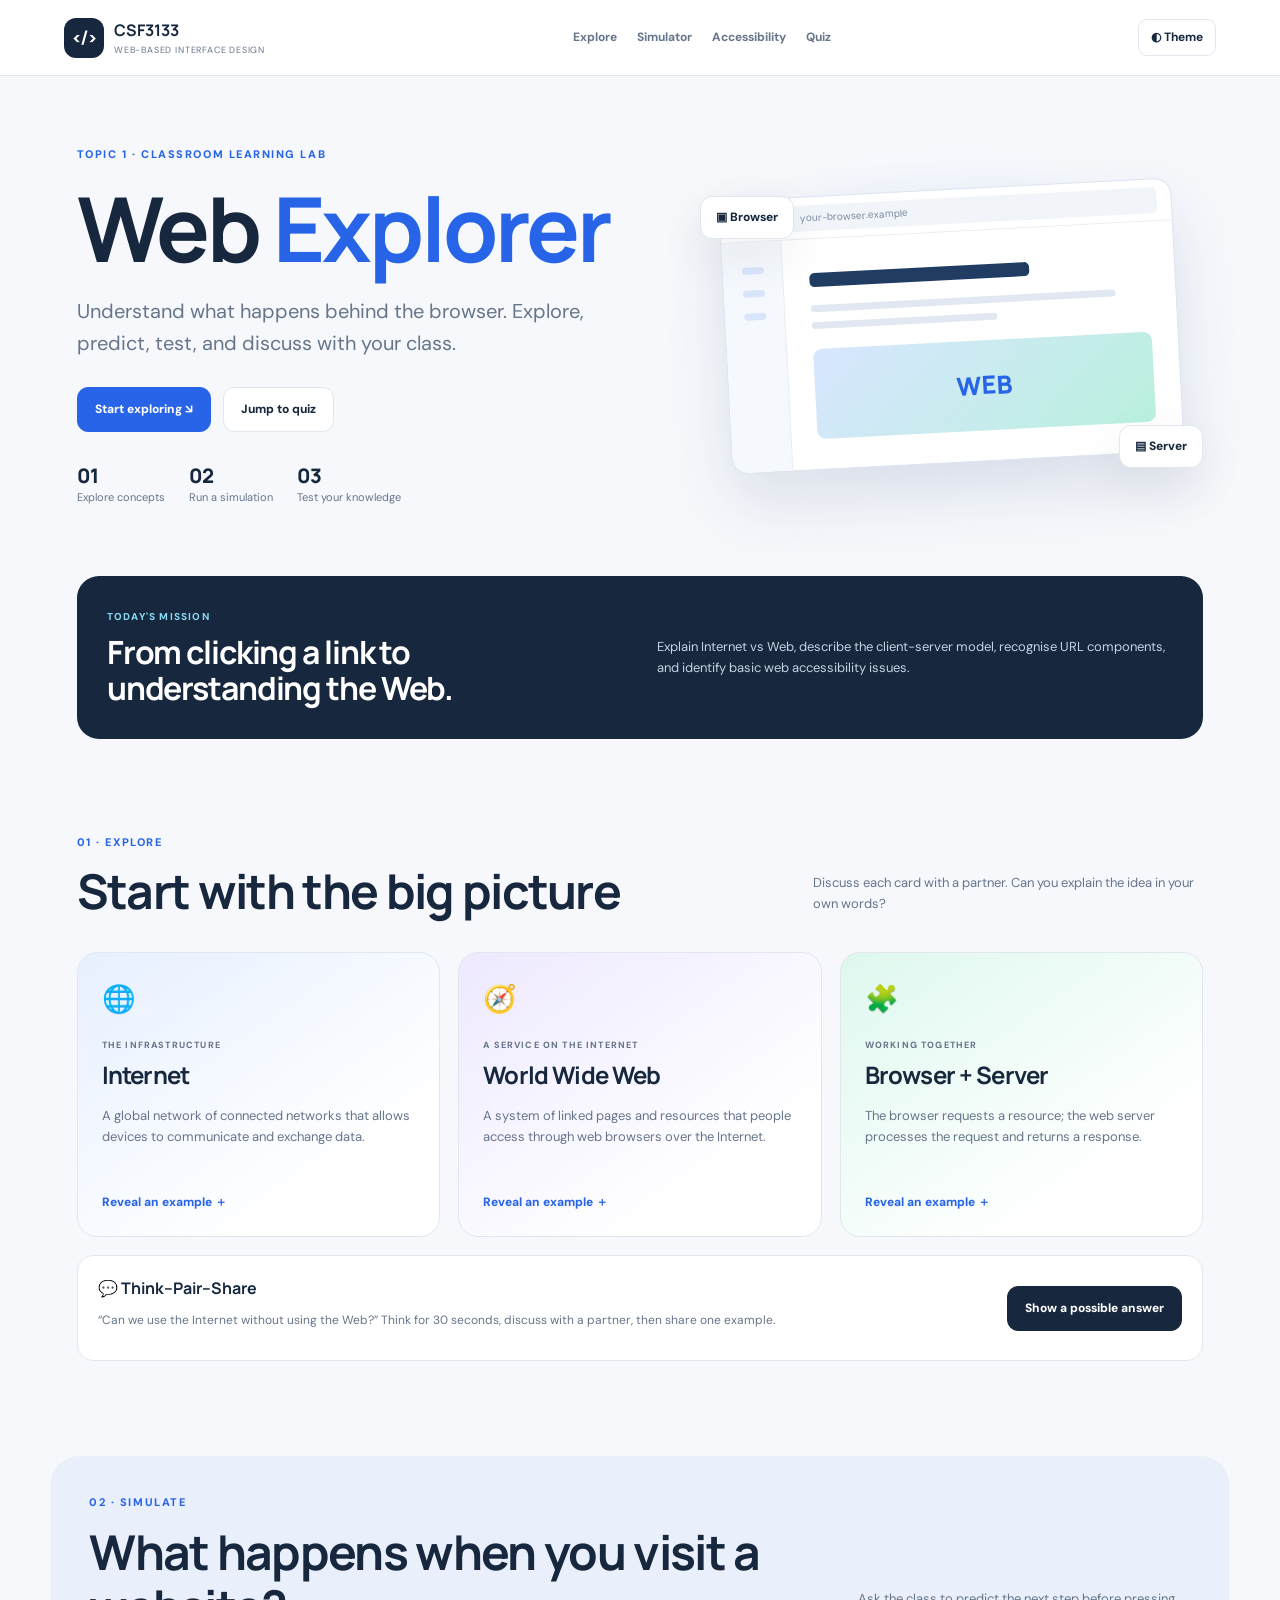
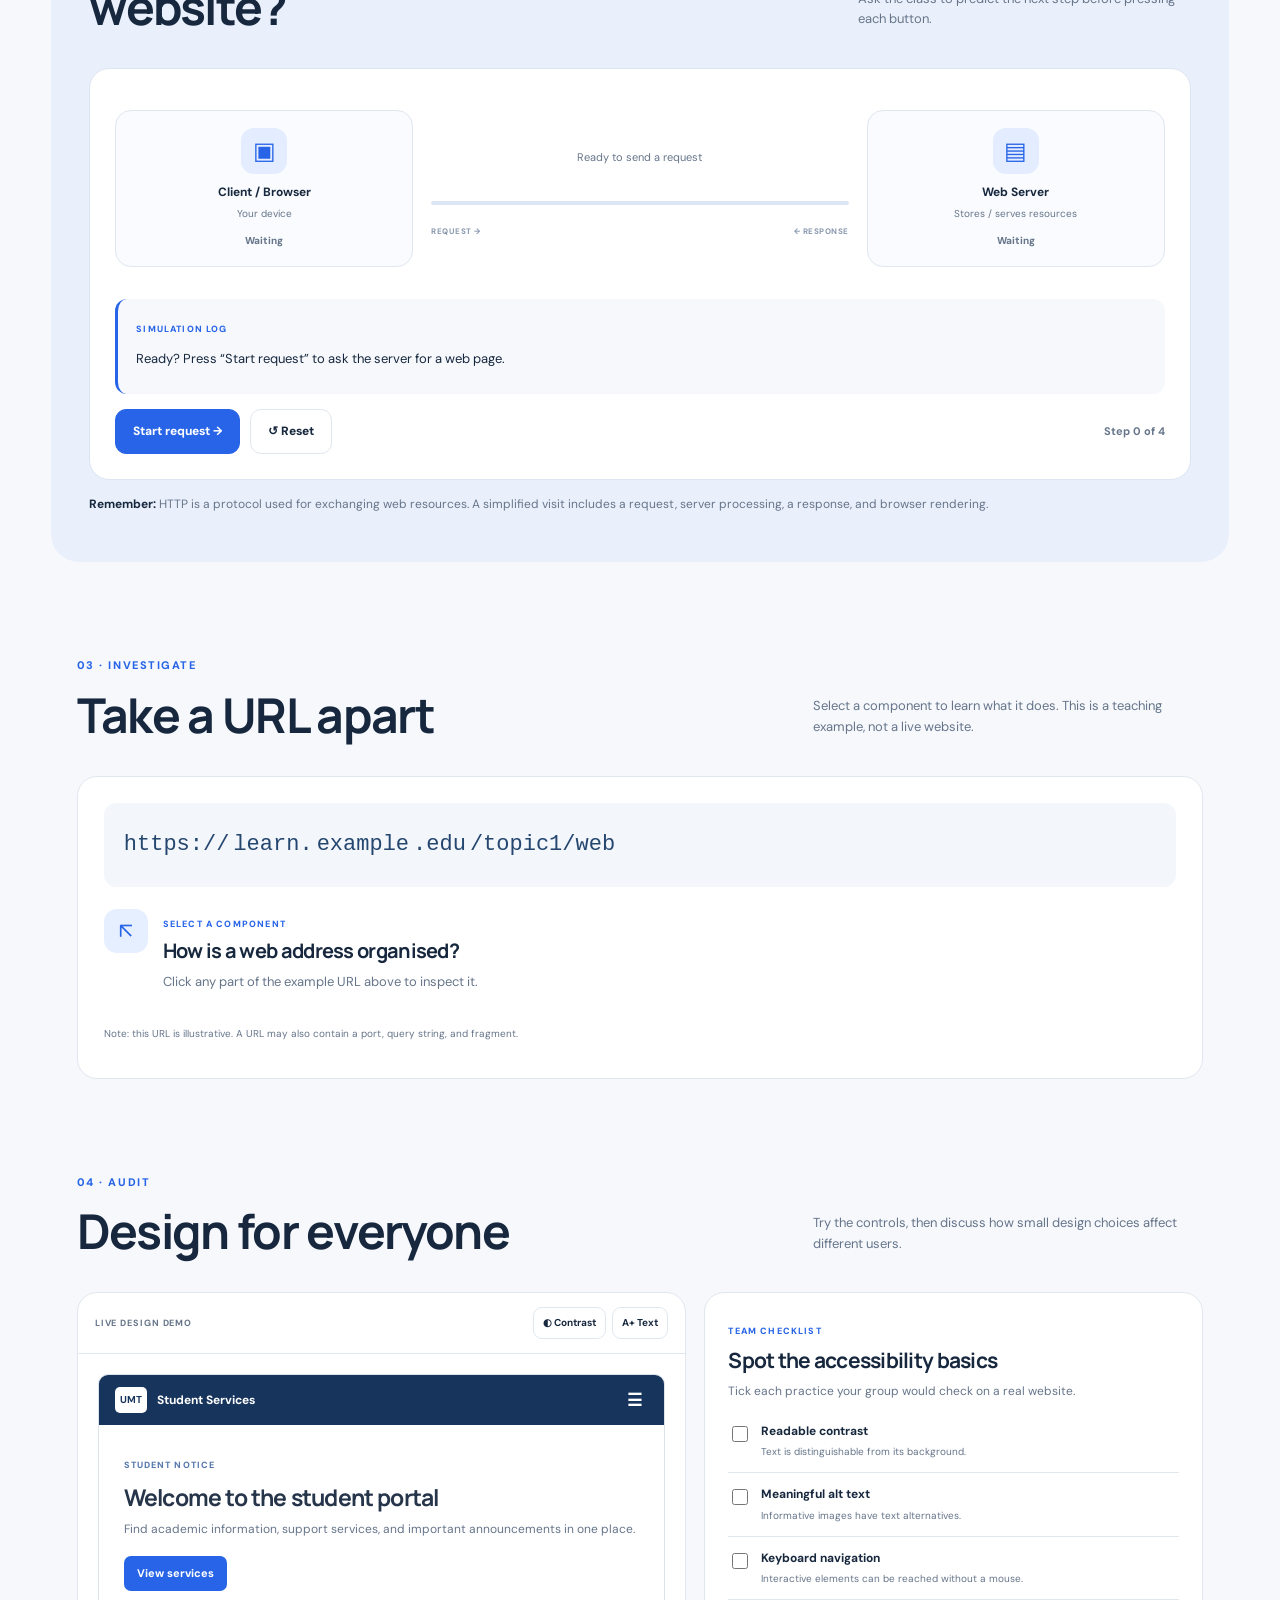
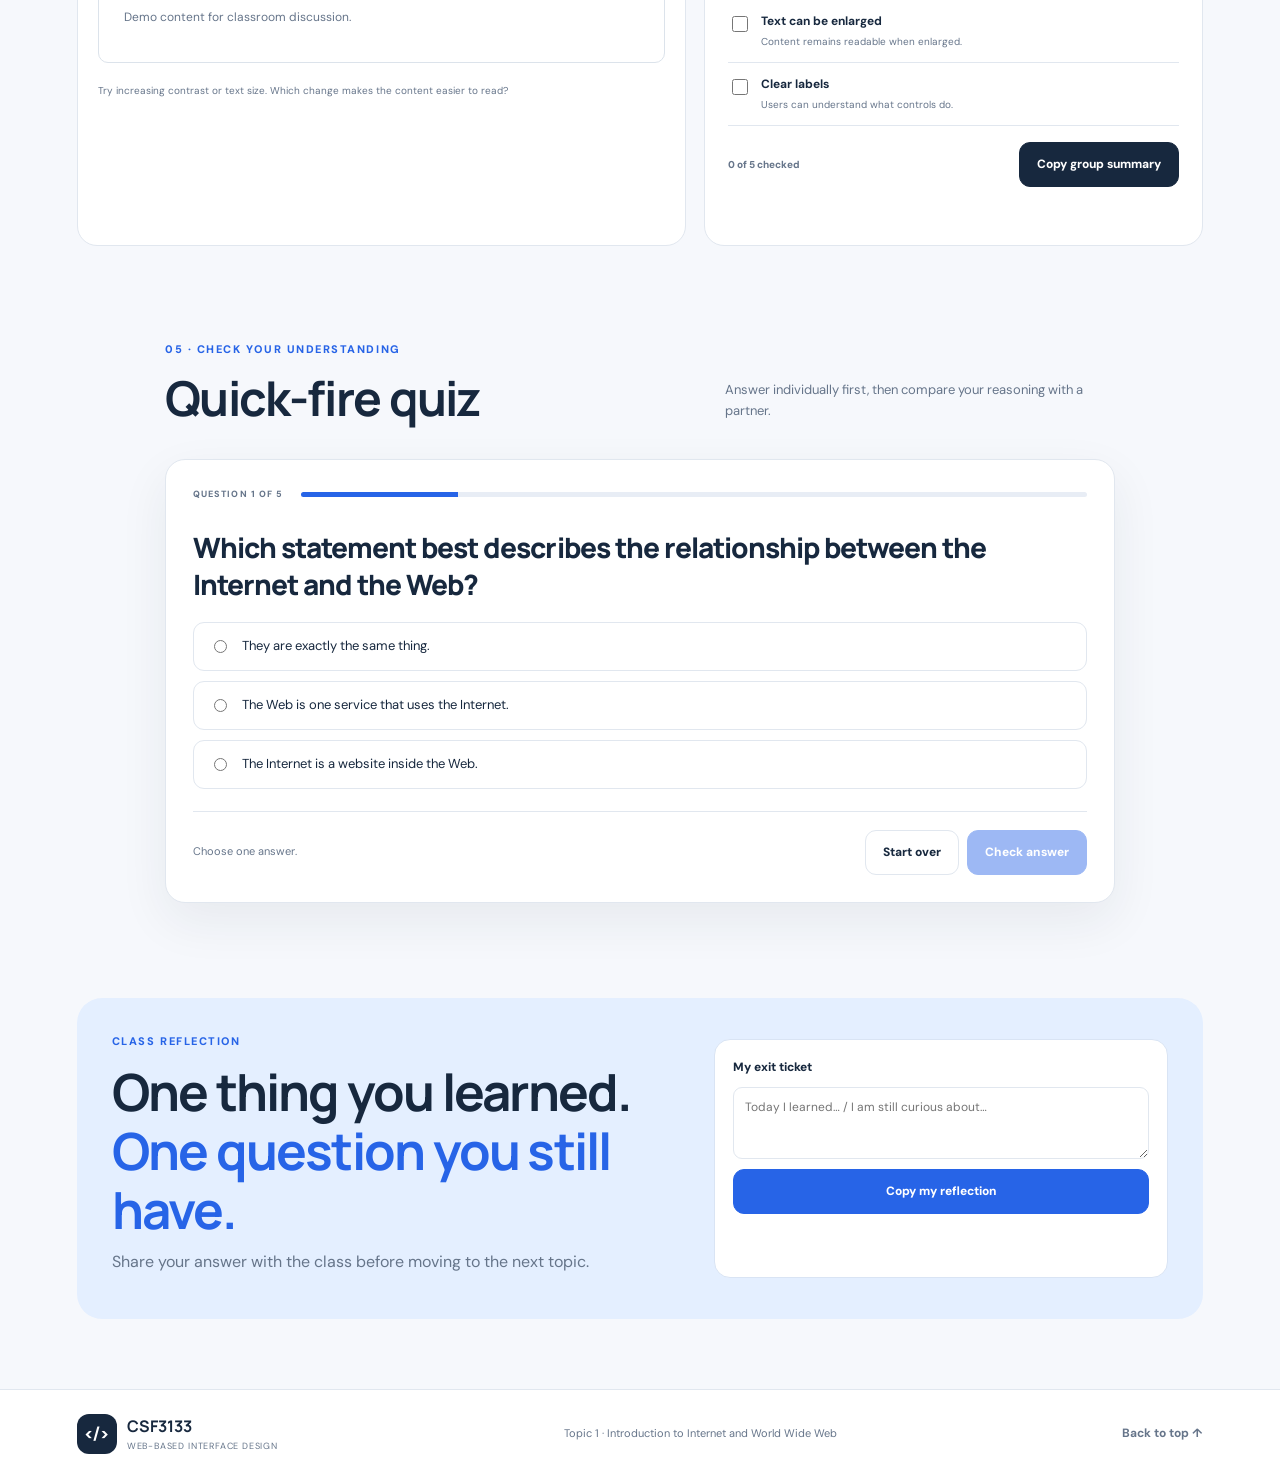
==== topic1.html @ 460070bc "Add files via upload" ====
<!doctype html>
<html lang="en">
<head><meta charset="utf-8"><meta name="viewport" content="width=device-width,initial-scale=1"><meta name="description" content="Interactive classroom activities for CSF3133 Topic 1: Introduction to Internet and World Wide Web."><title>Topic 1 | CSF3133 Web Explorer</title><link rel="stylesheet" href="topic1.css"><script src="topic1.js" defer></script></head>
<body><a class="skip" href="#main">Skip to content</a>
<header class="topbar"><a class="brand" href="index.html"><span class="logo">&lt;/&gt;</span><span><b>CSF3133</b><small>WEB-BASED INTERFACE DESIGN</small></span></a><nav><a href="#explore">Explore</a><a href="#simulator">Simulator</a><a href="#accessibility">Accessibility</a><a href="#quiz">Quiz</a></nav><button id="theme" class="outline">◐ Theme</button></header>
<main id="main">
<section class="hero"><div><p class="eyebrow">TOPIC 1 · CLASSROOM LEARNING LAB</p><h1>Web <em>Explorer</em></h1><p class="lead">Understand what happens behind the browser. Explore, predict, test, and discuss with your class.</p><p class="actions"><a class="btn primary" href="#explore">Start exploring ↘</a><a class="btn" href="#quiz">Jump to quiz</a></p><div class="facts"><span><b>01</b> Explore concepts</span><span><b>02</b> Run a simulation</span><span><b>03</b> Test your knowledge</span></div></div><div class="heroart"><div class="browser"><div class="browserbar"><i></i><i></i><i></i><span>your-browser.example</span></div><div class="fakepage"><aside><b></b><b></b><b></b></aside><div><h3></h3><p></p><p></p><div class="mockimage">WEB</div></div></div></div><span class="float one">▣ Browser</span><span class="float two">▤ Server</span></div></section>
<section class="mission"><div><small>TODAY'S MISSION</small><h2>From clicking a link to understanding the Web.</h2></div><p>Explain Internet vs Web, describe the client-server model, recognise URL components, and identify basic web accessibility issues.</p></section>
<section class="section" id="explore"><div class="heading"><div><p class="eyebrow">01 · EXPLORE</p><h2>Start with the big picture</h2></div><p>Discuss each card with a partner. Can you explain the idea in your own words?</p></div><div class="cards">
<article class="concept blue"><span class="emoji">🌐</span><small>THE INFRASTRUCTURE</small><h3>Internet</h3><p>A global network of connected networks that allows devices to communicate and exchange data.</p><button class="reveal" data-target="internet">Reveal an example ＋</button><div id="internet" class="revealbox" hidden>Internet services include the Web, email, voice/video calls, and file transfer. The Internet is not just websites.</div></article>
<article class="concept violet"><span class="emoji">🧭</span><small>A SERVICE ON THE INTERNET</small><h3>World Wide Web</h3><p>A system of linked pages and resources that people access through web browsers over the Internet.</p><button class="reveal" data-target="web">Reveal an example ＋</button><div id="web" class="revealbox" hidden>Opening a university portal or reading an online article in a browser is using the Web.</div></article>
<article class="concept mint"><span class="emoji">🧩</span><small>WORKING TOGETHER</small><h3>Browser + Server</h3><p>The browser requests a resource; the web server processes the request and returns a response.</p><button class="reveal" data-target="server">Reveal an example ＋</button><div id="server" class="revealbox" hidden>When you open a course website, the browser asks for its files and then displays the page.</div></article></div>
<div class="prompt"><div><b>💬 Think–Pair–Share</b><p>“Can we use the Internet without using the Web?” Think for 30 seconds, discuss with a partner, then share one example.</p><div id="promptAnswer" hidden>Yes. Email and some voice/video communication services can use the Internet without being web pages. The Web is one service that runs on the Internet.</div></div><button class="btn dark" id="showAnswer">Show a possible answer</button></div></section>
<section class="section simsection" id="simulator"><div class="heading"><div><p class="eyebrow">02 · SIMULATE</p><h2>What happens when you visit a website?</h2></div><p>Ask the class to predict the next step before pressing each button.</p></div><div class="simulator"><div class="simstage"><div class="node" id="client"><span>▣</span><b>Client / Browser</b><small>Your device</small><label id="clientStatus">Waiting</label></div><div class="lane"><p id="laneLabel">Ready to send a request</p><div class="line"><i id="packet"></i></div><div class="directions"><span>REQUEST →</span><span>← RESPONSE</span></div></div><div class="node" id="webserver"><span>▤</span><b>Web Server</b><small>Stores / serves resources</small><label id="serverStatus">Waiting</label></div></div><div class="log"><small>SIMULATION LOG</small><p id="simMessage" aria-live="polite">Ready? Press “Start request” to ask the server for a web page.</p></div><div class="simcontrols"><button class="btn primary" id="nextStep">Start request →</button><button class="btn" id="reset">↺ Reset</button><span id="stepCounter">Step 0 of 4</span></div></div><p class="note"><b>Remember:</b> HTTP is a protocol used for exchanging web resources. A simplified visit includes a request, server processing, a response, and browser rendering.</p></section>
<section class="section" id="urlLab"><div class="heading"><div><p class="eyebrow">03 · INVESTIGATE</p><h2>Take a URL apart</h2></div><p>Select a component to learn what it does. This is a teaching example, not a live website.</p></div><div class="urlbox"><div class="url" aria-label="Example URL"><button data-part="protocol">https://</button><button data-part="subdomain">learn.</button><button data-part="domain">example</button><button data-part="tld">.edu</button><button data-part="path">/topic1/web</button></div><div id="urlInfo" class="urlinfo" aria-live="polite"><span>↖</span><div><small>SELECT A COMPONENT</small><h3>How is a web address organised?</h3><p>Click any part of the example URL above to inspect it.</p></div></div><p class="muted tiny">Note: this URL is illustrative. A URL may also contain a port, query string, and fragment.</p></div></section>
<section class="section" id="accessibility"><div class="heading"><div><p class="eyebrow">04 · AUDIT</p><h2>Design for everyone</h2></div><p>Try the controls, then discuss how small design choices affect different users.</p></div><div class="accessgrid"><div class="demowrap"><div class="toolbar"><b>LIVE DESIGN DEMO</b><span><button id="contrast">◐ Contrast</button><button id="textSize">A+ Text</button></span></div><div id="demoPage" class="demopage"><header><b>UMT</b> Student Services <button aria-label="Example menu">☰</button></header><div class="democontent"><small>STUDENT NOTICE</small><h3>Welcome to the student portal</h3><p>Find academic information, support services, and important announcements in one place.</p><button id="demoAction">View services</button><p class="tiny">Demo content for classroom discussion.</p></div></div><p class="muted tiny pad" id="demoCaption">Try increasing contrast or text size. Which change makes the content easier to read?</p></div><div class="audit"><small>TEAM CHECKLIST</small><h3>Spot the accessibility basics</h3><p class="muted">Tick each practice your group would check on a real website.</p><label><input type="checkbox" value="Text has sufficient contrast"><span><b>Readable contrast</b><small>Text is distinguishable from its background.</small></span></label><label><input type="checkbox" value="Images have useful alternative text"><span><b>Meaningful alt text</b><small>Informative images have text alternatives.</small></span></label><label><input type="checkbox" value="Website can be navigated by keyboard"><span><b>Keyboard navigation</b><small>Interactive elements can be reached without a mouse.</small></span></label><label><input type="checkbox" value="Text can be enlarged and remains usable"><span><b>Text can be enlarged</b><small>Content remains readable when enlarged.</small></span></label><label><input type="checkbox" value="Links and buttons have clear labels"><span><b>Clear labels</b><small>Users can understand what controls do.</small></span></label><div class="auditfoot"><span id="auditCount">0 of 5 checked</span><button id="copyAudit" class="btn dark">Copy group summary</button></div><p id="auditFeedback" class="feedback" aria-live="polite"></p></div></div></section>
<section class="section quizsection" id="quiz"><div class="heading"><div><p class="eyebrow">05 · CHECK YOUR UNDERSTANDING</p><h2>Quick-fire quiz</h2></div><p>Answer individually first, then compare your reasoning with a partner.</p></div><div class="quiz"><div class="quizprogress"><span id="quizCount">QUESTION 1 OF 5</span><div><i id="progress"></i></div></div><div id="quizContent"></div><div class="quizfoot"><span id="quizFeedback" aria-live="polite">Choose one answer.</span><div><button id="quizReset" class="btn">Start over</button><button id="quizNext" class="btn primary" disabled>Check answer</button></div></div></div></section>
<section class="finish"><div><p class="eyebrow">CLASS REFLECTION</p><h2>One thing you learned.<br><em>One question you still have.</em></h2><p class="muted">Share your answer with the class before moving to the next topic.</p></div><div class="reflection"><label for="exitTicket">My exit ticket</label><textarea id="exitTicket" rows="3" placeholder="Today I learned… / I am still curious about…"></textarea><button class="btn primary" id="copyReflection">Copy my reflection</button><p id="reflectionFeedback" class="feedback"></p></div></section>
</main><footer><a class="brand" href="index.html"><span class="logo">&lt;/&gt;</span><span><b>CSF3133</b><small>WEB-BASED INTERFACE DESIGN</small></span></a><p>Topic 1 · Introduction to Internet and World Wide Web</p><a href="#main">Back to top ↑</a></footer></body></html>
---- topic1.css ----
@import url('https://fonts.googleapis.com/css2?family=DM+Sans:wght@400;500;600;700&family=Manrope:wght@400;500;600;700;800&display=swap');
:root{--ink:#17283e;--muted:#66758a;--paper:#f6f8fc;--surface:#fff;--line:#e1e7ef;--blue:#2764e7;--blue2:#1948b2;--shadow:0 18px 50px #17283e12}*{box-sizing:border-box}html{scroll-behavior:smooth;scroll-padding-top:90px}body{margin:0;background:var(--paper);color:var(--ink);font:16px/1.6 'DM Sans',Arial,sans-serif}h1,h2,h3{font-family:Manrope,sans-serif;line-height:1.15;letter-spacing:-.035em}h1{font-size:clamp(3.3rem,7vw,6.2rem);margin:.35rem 0 1rem}h2{font-size:clamp(2rem,4vw,3rem);margin:.35rem 0}h3{font-size:1.35rem;margin:.5rem 0}p{margin:.6rem 0}button,a{touch-action:manipulation}button{font:inherit;cursor:pointer}.skip{position:absolute;top:-50px;left:10px;background:white;padding:10px;z-index:9}.skip:focus{top:10px}.topbar{position:sticky;top:0;z-index:5;background:#fffffff0;backdrop-filter:blur(14px);border-bottom:1px solid var(--line);min-height:76px;padding:12px 5%;display:flex;align-items:center;justify-content:space-between;gap:20px}.brand{display:flex;align-items:center;gap:10px;text-decoration:none;color:var(--ink);flex-shrink:0}.logo{display:grid;place-items:center;width:40px;height:40px;border-radius:12px;background:var(--ink);color:#fff;font-weight:800}.brand b,.brand small{display:block}.brand b{font-family:Manrope}.brand small{font-size:9px;letter-spacing:.09em;color:var(--muted)}nav{display:flex;gap:20px}nav a,footer>a:last-child{font-size:12px;font-weight:700;text-decoration:none;color:var(--muted)}nav a:hover,footer>a:last-child:hover{color:var(--blue)}.outline,.toolbar button{background:var(--surface);border:1px solid var(--line);color:var(--ink);border-radius:9px;padding:8px 12px;font-size:12px;font-weight:700}.hero{max-width:1300px;margin:auto;padding:70px 6%;display:grid;grid-template-columns:1fr .9fr;align-items:center;gap:5vw}.eyebrow{font-size:11px;letter-spacing:.14em;font-weight:800;color:var(--blue);margin:0 0 12px}.hero em,.finish em{color:var(--blue);font-style:normal}.lead{font-size:clamp(1.05rem,1.6vw,1.25rem);color:var(--muted);max-width:580px}.actions{display:flex;gap:12px;flex-wrap:wrap;margin:28px 0}.btn{display:inline-flex;align-items:center;justify-content:center;padding:12px 17px;border:1px solid var(--line);border-radius:11px;background:var(--surface);color:var(--ink);font-size:12px;font-weight:800;text-decoration:none}.btn:hover{transform:translateY(-1px)}.primary{background:var(--blue);border-color:var(--blue);color:white}.primary:hover{background:var(--blue2)}.dark{background:var(--ink);border-color:var(--ink);color:white}.facts{display:flex;gap:24px;flex-wrap:wrap;margin-top:30px}.facts span{font-size:11px;color:var(--muted)}.facts b{display:block;font:800 20px Manrope;color:var(--ink)}.heroart{min-height:360px;position:relative;display:grid;place-items:center;background:radial-gradient(ellipse,#e3edff 0,transparent 70%)}.browser{width:90%;border:1px solid #dce4f1;border-radius:17px;background:white;overflow:hidden;box-shadow:0 30px 65px #1e3a651f;transform:rotate(-3deg)}.browserbar{height:42px;border-bottom:1px solid #e9eef5;display:flex;align-items:center;gap:6px;padding:0 14px;color:#7c8ca3;font-size:10px}.browserbar i{width:7px;height:7px;border-radius:50%;background:#d9e1ed}.browserbar span{margin-left:12px;background:#f1f4f8;border-radius:5px;padding:5px 15px;flex:1}.fakepage{display:flex;min-height:230px}.fakepage aside{width:60px;background:#f5f8fc;border-right:1px solid #e9eef5;display:flex;align-items:center;flex-direction:column;gap:16px;padding-top:25px}.fakepage aside b{width:22px;height:7px;border-radius:5px;background:#d9e5fa}.fakepage>div{padding:26px;flex:1}.fakepage h3{height:14px;width:65%;background:#213c62;border-radius:5px;margin-bottom:18px}.fakepage p{height:7px;width:90%;background:#e1e8f1;border-radius:5px}.fakepage p:nth-of-type(2){width:55%}.mockimage{margin-top:20px;height:90px;border-radius:9px;background:linear-gradient(135deg,#d8e6ff,#b9f0de);display:grid;place-items:center;color:var(--blue);font:800 25px Manrope}.float{position:absolute;background:white;border:1px solid var(--line);border-radius:12px;padding:11px 15px;box-shadow:var(--shadow);font-size:12px;font-weight:800}.one{left:0;top:50px}.two{right:0;bottom:38px}.mission{max-width:1200px;width:88%;margin:0 auto 30px;background:var(--ink);color:white;border-radius:22px;padding:26px 30px;display:grid;grid-template-columns:1fr 1fr;gap:35px;align-items:center}.mission small{color:#87d9f3;letter-spacing:.12em;font-weight:800;font-size:10px}.mission h2{font-size:clamp(1.35rem,2.6vw,2rem)}.mission p{font-size:13px;color:#c5d2e2}.section{max-width:1200px;width:88%;margin:95px auto}.heading{display:flex;justify-content:space-between;align-items:end;gap:30px;margin-bottom:28px}.heading>p{max-width:390px;color:var(--muted);font-size:13px}.cards{display:grid;grid-template-columns:repeat(3,1fr);gap:18px}.concept{padding:24px;border:1px solid var(--line);border-radius:20px;background:var(--surface);min-height:285px;display:flex;flex-direction:column;align-items:flex-start}.blue{background:linear-gradient(145deg,#e7f0ff,#fff 75%)}.violet{background:linear-gradient(145deg,#eee9ff,#fff 75%)}.mint{background:linear-gradient(145deg,#def8ee,#fff 75%)}.emoji{font-size:27px;margin-bottom:18px}.concept small{font-size:9px;letter-spacing:.13em;color:var(--muted);font-weight:800}.concept h3{font-size:24px;margin:8px 0}.concept p{font-size:13px;color:var(--muted)}.reveal{border:0;background:transparent;color:var(--blue);font-size:12px;font-weight:800;padding:0;margin-top:auto}.revealbox{font-size:12px;border-top:1px solid #cbd8eb;padding-top:12px;margin-top:13px}.prompt{margin-top:18px;border:1px solid var(--line);background:var(--surface);padding:20px;border-radius:16px;display:flex;align-items:center;gap:20px}.prompt>div{flex:1}.prompt b{font-family:Manrope}.prompt p{font-size:12px;color:var(--muted)}#promptAnswer{margin-top:12px;padding:12px;background:#e4f8ef;border-radius:9px;color:#174e3b;font-size:12px}.simsection{max-width:1240px;width:92%;background:#eaf0fb;border-radius:28px;padding:38px}.simulator{padding:25px;background:var(--surface);border:1px solid #dce5f1;border-radius:20px}.simstage{display:grid;grid-template-columns:1fr 1.4fr 1fr;align-items:center;gap:18px;min-height:190px}.node{border:1px solid var(--line);background:#f9fbfe;border-radius:16px;padding:17px 10px;text-align:center;display:flex;flex-direction:column;align-items:center;gap:4px}.node.active{border-color:var(--blue);box-shadow:0 0 0 4px #2764e71a;background:#f0f5ff}.node>span{display:grid;place-items:center;width:46px;height:46px;border-radius:13px;background:#e3edff;color:var(--blue);font-size:24px;margin-bottom:5px}.node b{font-size:12px}.node small,.node label{font-size:10px;color:var(--muted)}.node label{font-weight:800;margin-top:7px}.lane{min-width:0}.lane>p{text-align:center;font-size:11px;color:var(--muted);min-height:32px}.line{height:4px;background:#dce5f4;border-radius:8px;position:relative;margin:20px 0}.line i{position:absolute;top:50%;left:0;transform:translateY(-50%);width:14px;height:14px;border-radius:50%;background:var(--blue);box-shadow:0 0 0 5px #2764e71c;opacity:0}.line i.right{opacity:1;animation:right 1s ease-in-out forwards}.line i.left{opacity:1;animation:left 1s ease-in-out forwards}@keyframes right{to{left:calc(100% - 14px)}}@keyframes left{from{left:calc(100% - 14px)}to{left:0}}.directions{display:flex;justify-content:space-between;font-size:8px;letter-spacing:.06em;color:#8b9ab0;font-weight:800}.log{margin:15px 0;padding:15px 18px;background:#f6f8fc;border-radius:12px;border-left:3px solid var(--blue)}.log small,.audit>small{font-size:9px;letter-spacing:.13em;font-weight:800;color:var(--blue)}.log p{font-size:13px}.simcontrols{display:flex;align-items:center;gap:10px;flex-wrap:wrap}.simcontrols span{margin-left:auto;font-size:11px;font-weight:700;color:var(--muted)}.note{font-size:12px;color:var(--muted);margin-top:15px}.note b{color:var(--ink)}.urlbox{background:var(--surface);border:1px solid var(--line);border-radius:20px;padding:26px}.url{display:flex;flex-wrap:wrap;align-items:center;background:#f3f6fb;padding:18px;border-radius:12px;font:clamp(14px,2.2vw,22px)/2 ui-monospace,Consolas,monospace;overflow-wrap:anywhere}.url button{border:0;background:transparent;color:#25476f;padding:2px;border-radius:4px;font:inherit}.url button:hover,.url button.selected{background:#dbe8ff;color:#164dbd;outline:2px solid #a9c4ff}.urlinfo{display:flex;gap:15px;padding:22px 0 8px;min-height:130px}.urlinfo>span{display:grid;place-items:center;flex-shrink:0;width:44px;height:44px;background:#e6efff;color:var(--blue);border-radius:13px;font-size:22px}.urlinfo small{font-size:9px;letter-spacing:.13em;color:var(--blue);font-weight:800}.urlinfo h3{font-size:20px;margin:5px 0}.urlinfo p{font-size:13px;color:var(--muted)}.muted{color:var(--muted)}.tiny{font-size:10px}.accessgrid{display:grid;grid-template-columns:1.1fr .9fr;gap:18px}.demowrap,.audit,.quiz{background:var(--surface);border:1px solid var(--line);border-radius:20px;overflow:hidden}.toolbar{padding:14px 17px;border-bottom:1px solid var(--line);display:flex;justify-content:space-between;align-items:center;gap:10px;font-size:9px;color:var(--muted);letter-spacing:.1em}.toolbar span{display:flex;gap:6px}.toolbar button{padding:7px 9px;font-size:10px;letter-spacing:0}.demopage{margin:20px;border:1px solid #dce3eb;border-radius:10px;overflow:hidden;background:white;color:#26354a}.demopage header{height:50px;background:#17345d;color:white;display:flex;align-items:center;gap:10px;padding:0 16px;font-size:12px;font-weight:700}.demopage header b{background:white;color:#17345d;padding:5px;border-radius:5px;font-size:10px}.demopage header button{margin-left:auto;background:transparent;border:0;color:white;font-size:17px}.democontent{padding:25px}.democontent>small{font-size:9px;font-weight:800;letter-spacing:.12em;color:#5778ad}.democontent h3{font-size:23px}.democontent p{font-size:12px;color:#66758a}.democontent button{background:#2764e7;color:white;border:0;border-radius:7px;padding:9px 13px;font-size:11px;font-weight:800;margin:7px 0}.pad{padding:0 20px 17px}.demopage.contrast{background:#000;color:#fff;border:3px solid black}.demopage.contrast header{background:#000;color:#ff0;border-bottom:2px solid #ff0}.demopage.contrast header b{background:#ff0;color:#000}.demopage.contrast .democontent>small,.demopage.contrast .democontent p{color:#fff}.demopage.contrast .democontent button{background:#ff0;color:#000;border:2px solid white}.demopage.bigtext .democontent h3{font-size:30px}.demopage.bigtext .democontent p{font-size:16px}.audit{padding:23px}.audit h3{font-size:21px;margin:6px 0}.audit>p{font-size:12px}.audit label{display:flex;gap:10px;align-items:flex-start;padding:12px 0;border-bottom:1px solid var(--line);cursor:pointer}.audit input{margin-top:4px;accent-color:var(--blue);width:16px;height:16px;flex-shrink:0}.audit label span{display:flex;flex-direction:column;gap:3px}.audit label b{font-size:12px}.audit label small{font-size:10px;color:var(--muted)}.auditfoot{display:flex;justify-content:space-between;align-items:center;gap:8px;margin-top:16px}.auditfoot span{font-size:10px;color:var(--muted);font-weight:800}.feedback{font-size:11px;color:#16815f;min-height:15px}.quizsection{max-width:950px}.quiz{padding:27px;box-shadow:var(--shadow)}.quizprogress{display:flex;align-items:center;gap:18px;font-size:9px;letter-spacing:.12em;font-weight:800;color:var(--muted)}.quizprogress>div{height:5px;flex:1;background:#e8edf5;border-radius:9px;overflow:hidden}.quizprogress i{display:block;height:100%;width:20%;background:var(--blue);transition:width .2s}.question{font:800 clamp(20px,3vw,28px)/1.3 Manrope;margin:28px 0 20px}.answers{display:grid;gap:10px}.option{display:flex;gap:12px;align-items:flex-start;padding:13px 15px;border:1px solid var(--line);border-radius:11px;cursor:pointer;font-size:13px}.option:hover{border-color:#9db8f1;background:#f6f9ff}.option input{accent-color:var(--blue);margin-top:4px}.option.correct{border-color:#54c49a;background:#e7f9f0}.option.incorrect{border-color:#e79a9a;background:#fff0f0}.quizfoot{margin-top:22px;padding-top:18px;border-top:1px solid var(--line);display:flex;justify-content:space-between;align-items:center;gap:12px}.quizfoot>span{font-size:11px;color:var(--muted)}.quizfoot>div{display:flex;gap:8px}.quiz button:disabled{opacity:.45;cursor:not-allowed}.finish{max-width:1200px;width:88%;margin:95px auto 70px;background:#e4efff;border-radius:25px;padding:35px;display:grid;grid-template-columns:1fr .8fr;gap:35px;align-items:center}.finish h2{font-size:clamp(2rem,4vw,3.2rem)}.reflection{background:white;border:1px solid #d9e4f4;border-radius:16px;padding:18px;display:flex;flex-direction:column;gap:10px}.reflection label{font-size:12px;font-weight:800}.reflection textarea{width:100%;resize:vertical;border:1px solid var(--line);border-radius:9px;padding:11px;font:12px 'DM Sans',sans-serif}footer{border-top:1px solid var(--line);background:var(--surface);padding:24px 6%;display:flex;align-items:center;justify-content:space-between;gap:18px}footer p{font-size:11px;color:var(--muted)}.darkmode{--ink:#edf3ff;--muted:#a5b4c9;--paper:#101827;--surface:#172235;--line:#2c3b51;--blue:#79a5ff;--blue2:#4e83ef;--shadow:0 18px 50px #0003}.darkmode .topbar{background:#141f30f2}.darkmode .logo{background:#eaf1ff;color:#17283e}.darkmode .heroart{background:radial-gradient(ellipse,#1b3152 0,transparent 70%)}.darkmode .browser,.darkmode .float{background:#f9fbff;color:#17283e}.darkmode .mission{background:#202f46}.darkmode .concept{background:var(--surface)}.darkmode .simsection{background:#1a2639}.darkmode .node,.darkmode .log,.darkmode .url{background:#202e43}.darkmode .url button{color:#d5e4ff}.darkmode .url button.selected{background:#304c77;color:white}.darkmode .prompt #promptAnswer{background:#193b33;color:#d9fff0}.darkmode .quiz{background:var(--surface)}.darkmode .option:hover{background:#202e43}.darkmode .finish{background:#1d304b}.darkmode .reflection{background:#fff;color:#17283e}.darkmode .btn:not(.primary):not(.dark),.darkmode .outline{background:#202e43;color:var(--ink)}.darkmode .node.active{background:#20385b}
@media(max-width:850px){nav{gap:12px}nav a{font-size:11px}.hero{grid-template-columns:1fr;padding-top:50px}.heroart{min-height:320px}.mission{grid-template-columns:1fr;gap:8px}.cards{grid-template-columns:1fr}.concept{min-height:0}.heading{align-items:flex-start;flex-direction:column;gap:8px}.accessgrid{grid-template-columns:1fr}.finish{grid-template-columns:1fr}footer{flex-wrap:wrap}}
@media(max-width:600px){.topbar{padding:10px 16px;gap:10px;flex-wrap:wrap}.topbar nav{order:3;width:100%;overflow-x:auto;padding:5px 0;gap:17px}.topbar nav a{white-space:nowrap}.outline{margin-left:auto}.hero{padding:40px 22px}.facts{gap:14px}.facts span{font-size:9px}.heroart{min-height:270px}.browser{width:88%}.fakepage{min-height:180px}.mission,.section,.finish{width:calc(100% - 30px)}.mission{padding:22px}.section{margin:65px auto}.prompt{align-items:flex-start;flex-wrap:wrap}.prompt .btn{margin-left:38px}.simsection{width:calc(100% - 16px);padding:16px}.simulator{padding:13px}.simstage{grid-template-columns:1fr 1fr;gap:10px}.node:first-child{grid-column:1;grid-row:1}.node:last-child{grid-column:2;grid-row:1}.lane{grid-column:1/-1;grid-row:2}.urlbox{padding:15px}.url{padding:12px;font-size:14px}.auditfoot{align-items:flex-start;flex-direction:column}.quiz{padding:17px}.quizfoot{align-items:flex-start;flex-direction:column}.quizfoot>div{width:100%}.quizfoot button{flex:1}.finish{padding:23px}footer{padding:22px;align-items:flex-start;flex-direction:column}}
@media(prefers-reduced-motion:reduce){*,*::before,*::after{scroll-behavior:auto!important;animation-duration:.01ms!important;transition-duration:.01ms!important}}
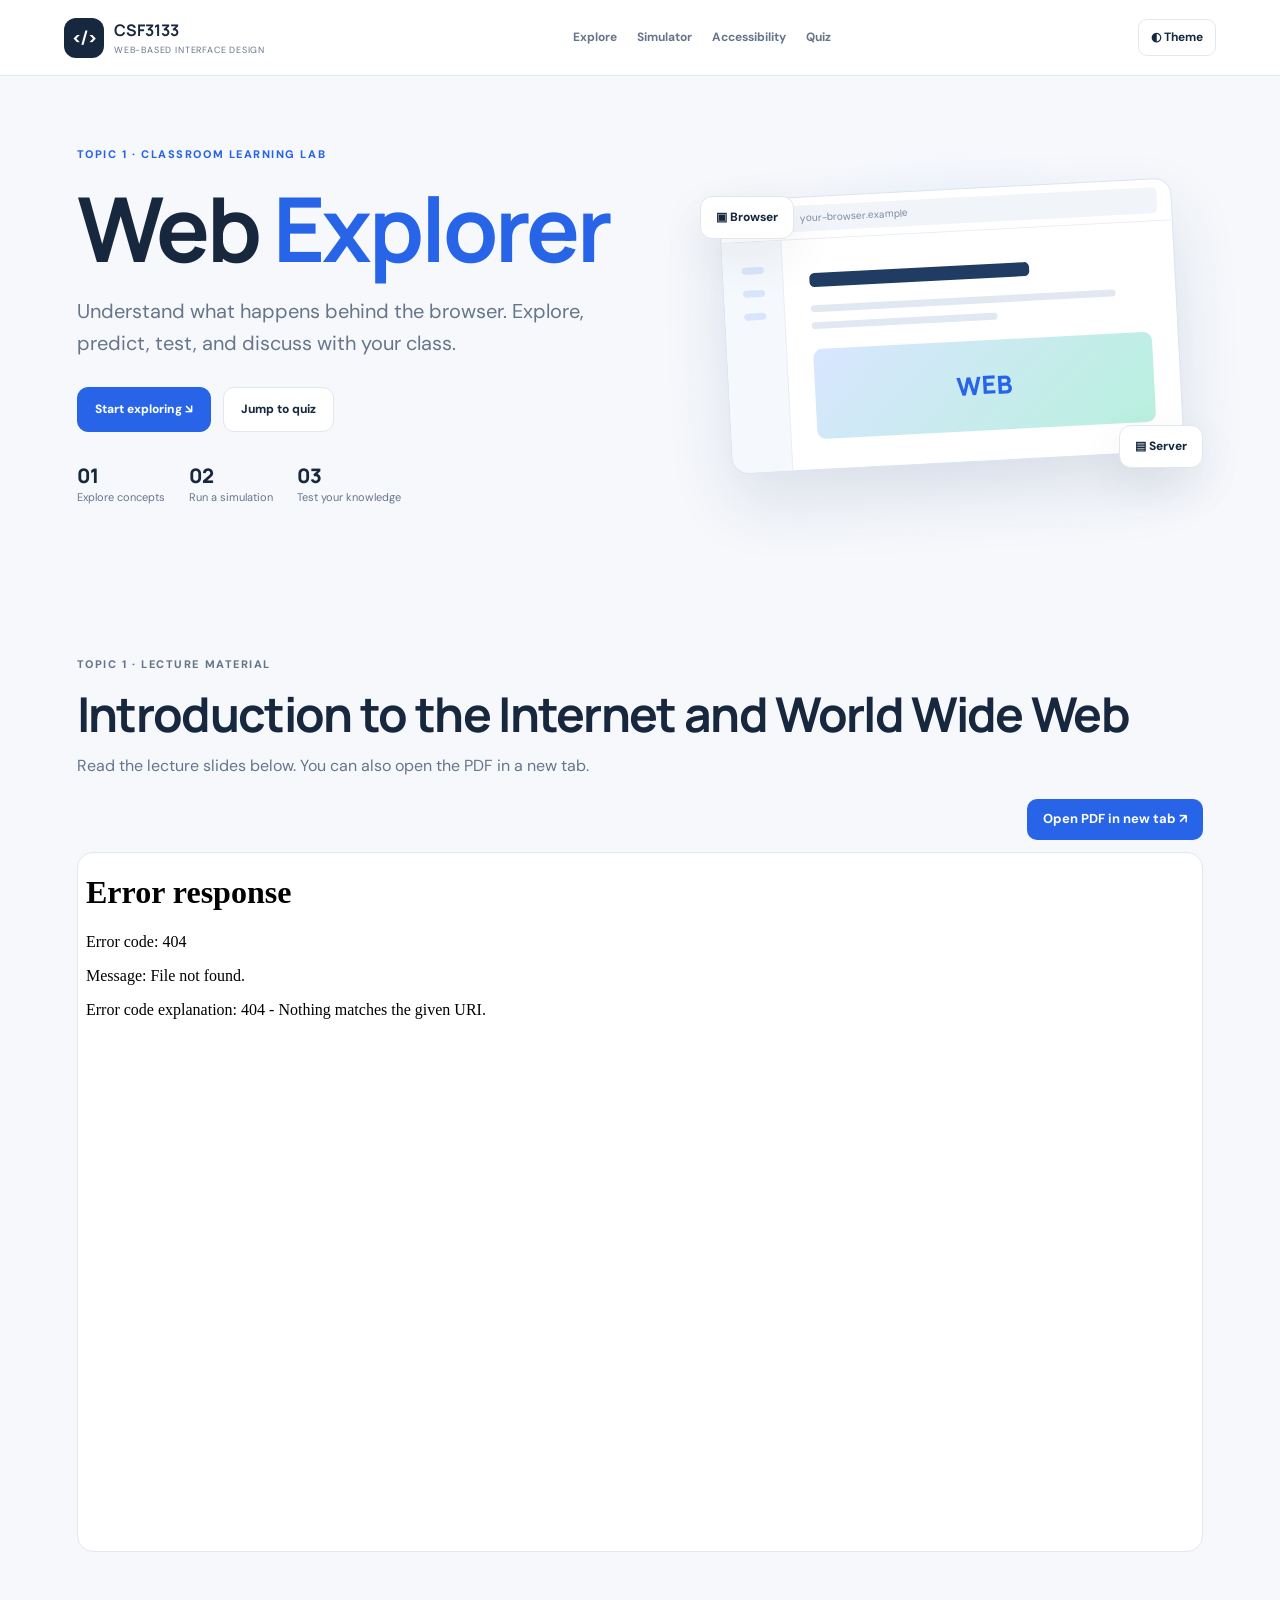
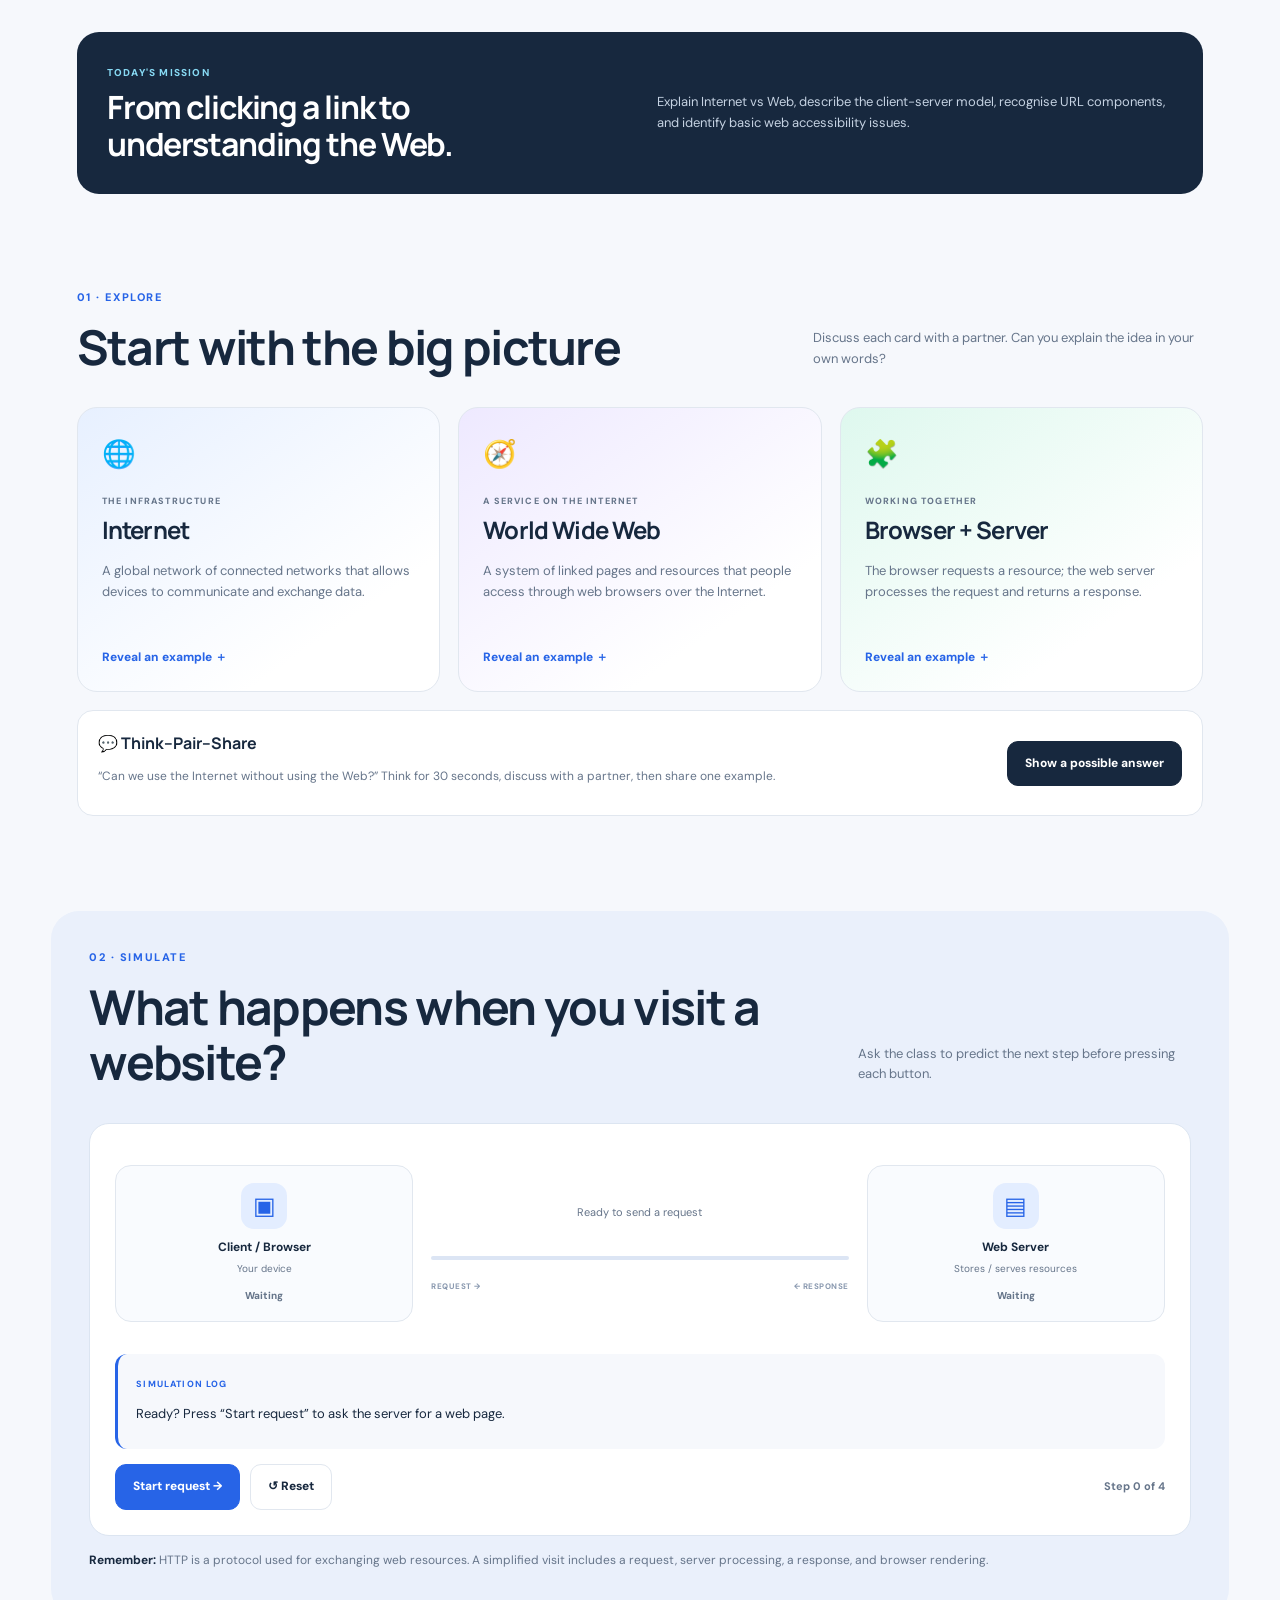
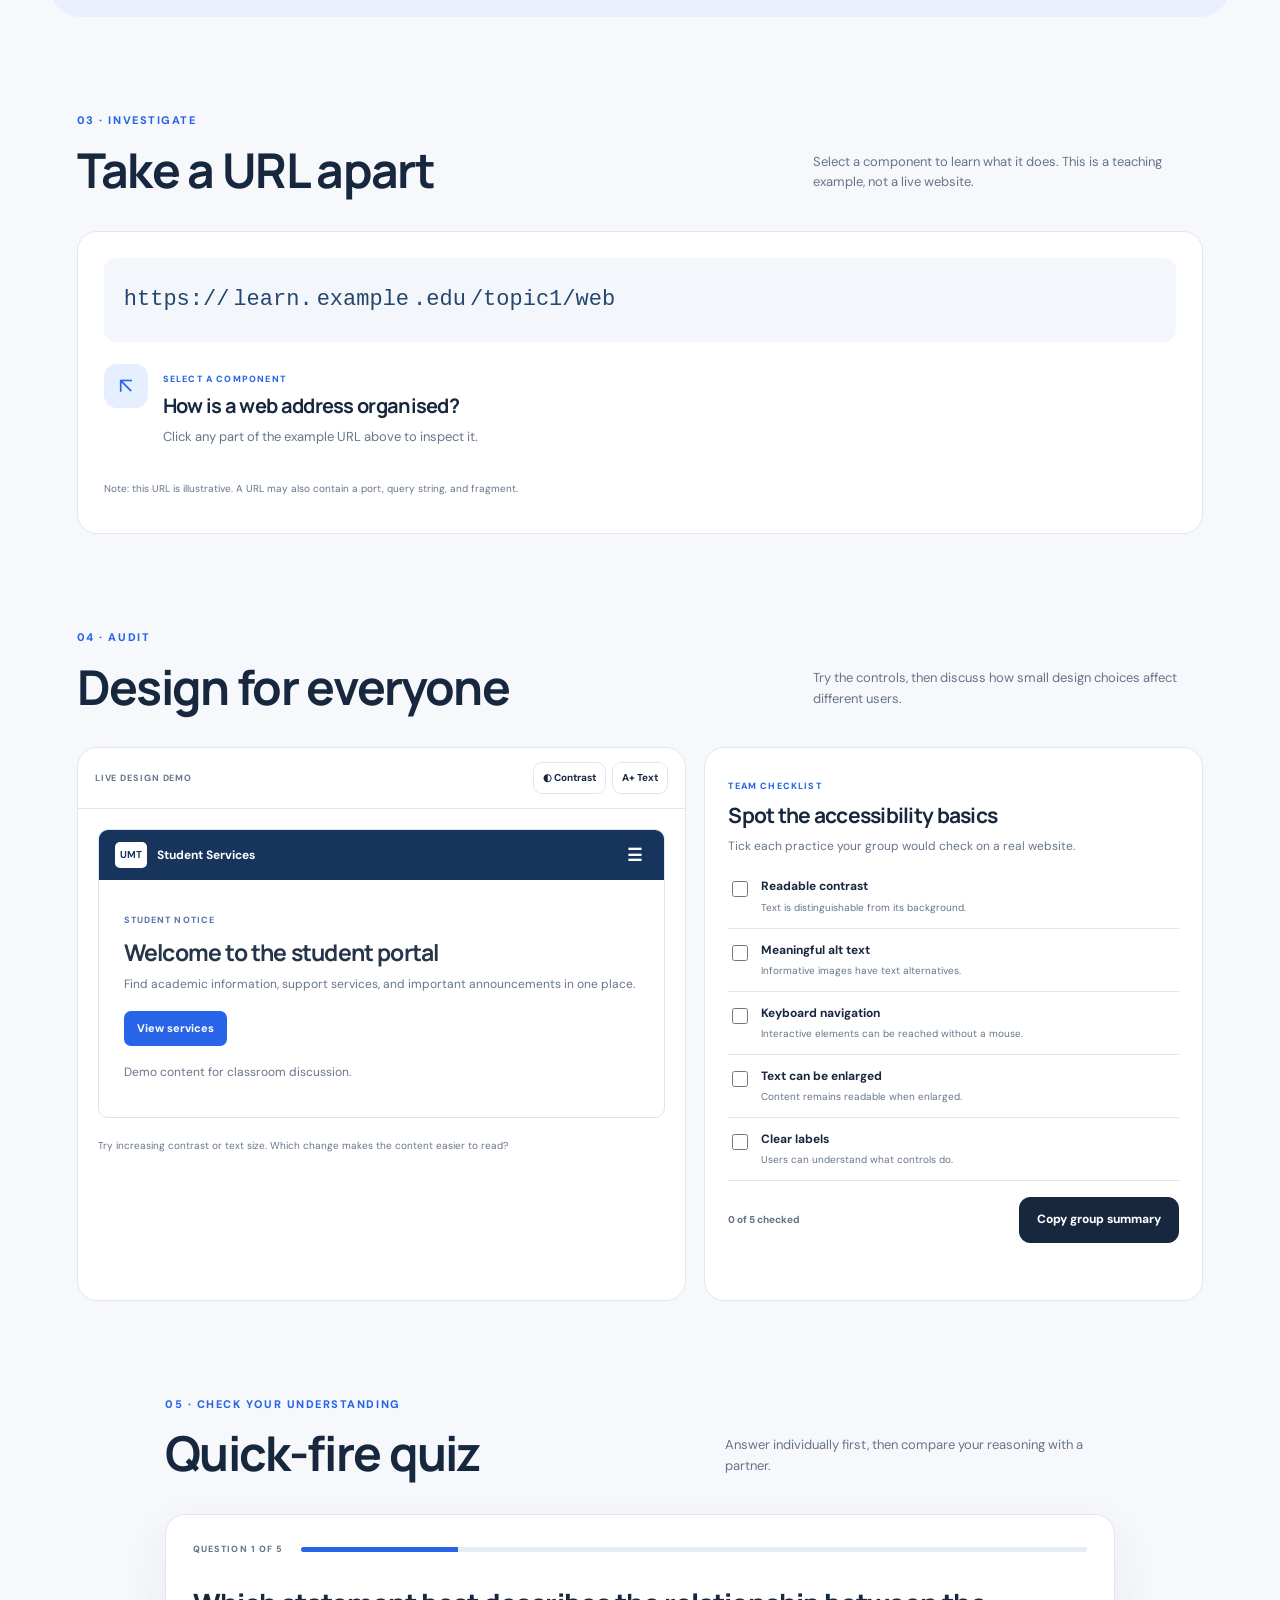
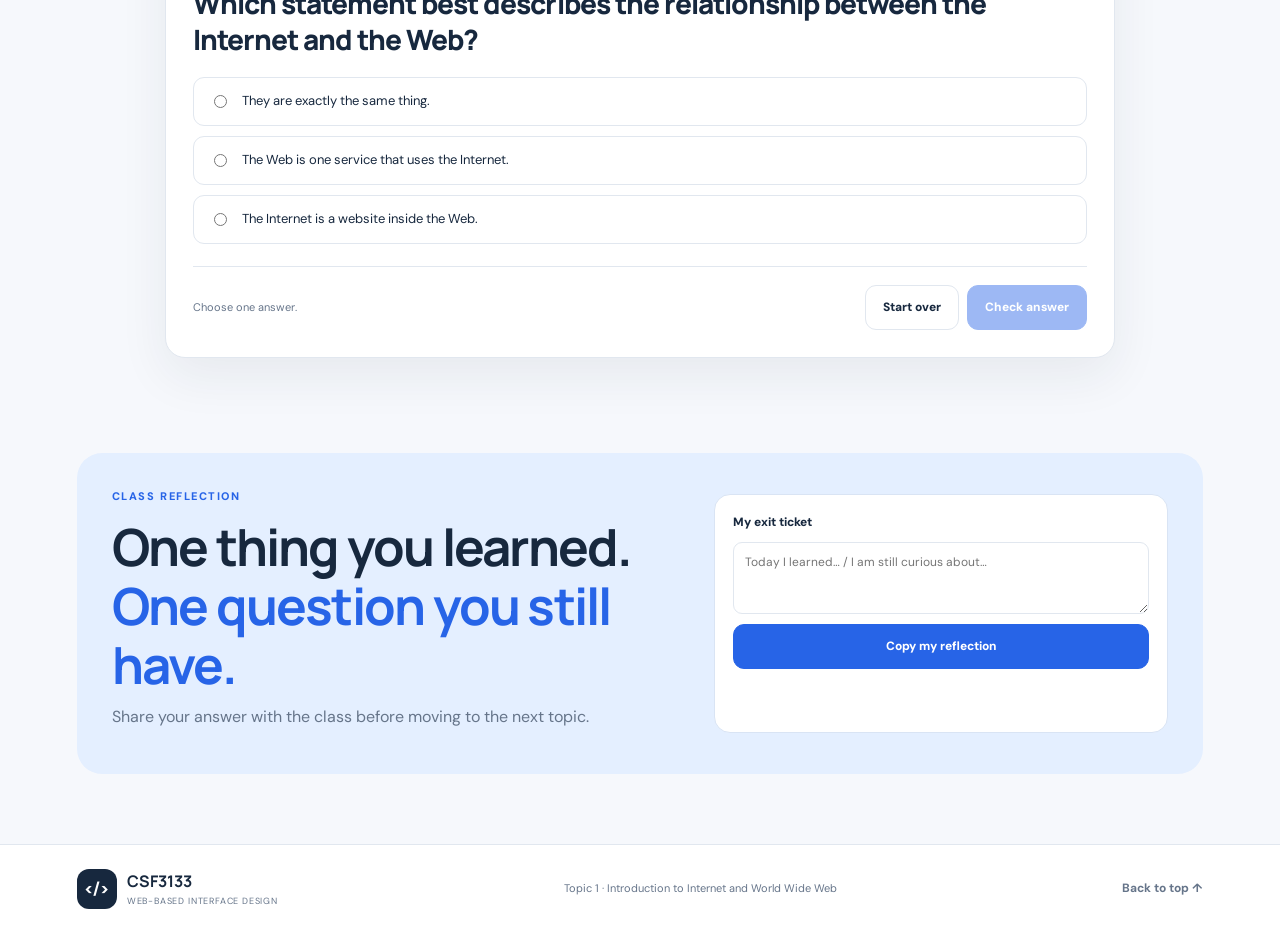
==== commit f300daff: "Add files via upload" ====
--- a/topic1.html
+++ b/topic1.html
@@ -5,6 +5,32 @@
 <header class="topbar"><a class="brand" href="index.html"><span class="logo">&lt;/&gt;</span><span><b>CSF3133</b><small>WEB-BASED INTERFACE DESIGN</small></span></a><nav><a href="#explore">Explore</a><a href="#simulator">Simulator</a><a href="#accessibility">Accessibility</a><a href="#quiz">Quiz</a></nav><button id="theme" class="outline">◐ Theme</button></header>
 <main id="main">
 <section class="hero"><div><p class="eyebrow">TOPIC 1 · CLASSROOM LEARNING LAB</p><h1>Web <em>Explorer</em></h1><p class="lead">Understand what happens behind the browser. Explore, predict, test, and discuss with your class.</p><p class="actions"><a class="btn primary" href="#explore">Start exploring ↘</a><a class="btn" href="#quiz">Jump to quiz</a></p><div class="facts"><span><b>01</b> Explore concepts</span><span><b>02</b> Run a simulation</span><span><b>03</b> Test your knowledge</span></div></div><div class="heroart"><div class="browser"><div class="browserbar"><i></i><i></i><i></i><span>your-browser.example</span></div><div class="fakepage"><aside><b></b><b></b><b></b></aside><div><h3></h3><p></p><p></p><div class="mockimage">WEB</div></div></div></div><span class="float one">▣ Browser</span><span class="float two">▤ Server</span></div></section>
+
+<section class="slides-section" id="lecture-slides">
+  <p class="eyebrow">TOPIC 1 · LECTURE MATERIAL</p>
+  <h2>Introduction to the Internet and World Wide Web</h2>
+  <p>Read the lecture slides below. You can also open the PDF in a new tab.</p>
+
+  <div class="pdf-toolbar">
+    <a
+      href="slides/topic1-introduction-www.pdf"
+      target="_blank"
+      rel="noopener noreferrer"
+      class="pdf-open-link"
+    >
+      Open PDF in new tab ↗
+    </a>
+  </div>
+
+  <iframe
+    src="slides/topic1-introduction-www.pdf"
+    title="CSF3133 Topic 1 lecture slides"
+    width="100%"
+    height="700"
+    loading="lazy"
+  ></iframe>
+</section>
+
 <section class="mission"><div><small>TODAY'S MISSION</small><h2>From clicking a link to understanding the Web.</h2></div><p>Explain Internet vs Web, describe the client-server model, recognise URL components, and identify basic web accessibility issues.</p></section>
 <section class="section" id="explore"><div class="heading"><div><p class="eyebrow">01 · EXPLORE</p><h2>Start with the big picture</h2></div><p>Discuss each card with a partner. Can you explain the idea in your own words?</p></div><div class="cards">
 <article class="concept blue"><span class="emoji">🌐</span><small>THE INFRASTRUCTURE</small><h3>Internet</h3><p>A global network of connected networks that allows devices to communicate and exchange data.</p><button class="reveal" data-target="internet">Reveal an example ＋</button><div id="internet" class="revealbox" hidden>Internet services include the Web, email, voice/video calls, and file transfer. The Internet is not just websites.</div></article>
--- a/topic1.css
+++ b/topic1.css
@@ -3,3 +3,54 @@
 @media(max-width:850px){nav{gap:12px}nav a{font-size:11px}.hero{grid-template-columns:1fr;padding-top:50px}.heroart{min-height:320px}.mission{grid-template-columns:1fr;gap:8px}.cards{grid-template-columns:1fr}.concept{min-height:0}.heading{align-items:flex-start;flex-direction:column;gap:8px}.accessgrid{grid-template-columns:1fr}.finish{grid-template-columns:1fr}footer{flex-wrap:wrap}}
 @media(max-width:600px){.topbar{padding:10px 16px;gap:10px;flex-wrap:wrap}.topbar nav{order:3;width:100%;overflow-x:auto;padding:5px 0;gap:17px}.topbar nav a{white-space:nowrap}.outline{margin-left:auto}.hero{padding:40px 22px}.facts{gap:14px}.facts span{font-size:9px}.heroart{min-height:270px}.browser{width:88%}.fakepage{min-height:180px}.mission,.section,.finish{width:calc(100% - 30px)}.mission{padding:22px}.section{margin:65px auto}.prompt{align-items:flex-start;flex-wrap:wrap}.prompt .btn{margin-left:38px}.simsection{width:calc(100% - 16px);padding:16px}.simulator{padding:13px}.simstage{grid-template-columns:1fr 1fr;gap:10px}.node:first-child{grid-column:1;grid-row:1}.node:last-child{grid-column:2;grid-row:1}.lane{grid-column:1/-1;grid-row:2}.urlbox{padding:15px}.url{padding:12px;font-size:14px}.auditfoot{align-items:flex-start;flex-direction:column}.quiz{padding:17px}.quizfoot{align-items:flex-start;flex-direction:column}.quizfoot>div{width:100%}.quizfoot button{flex:1}.finish{padding:23px}footer{padding:22px;align-items:flex-start;flex-direction:column}}
 @media(prefers-reduced-motion:reduce){*,*::before,*::after{scroll-behavior:auto!important;animation-duration:.01ms!important;transition-duration:.01ms!important}}
+
+.slides-section {
+  max-width: 1200px;
+  width: 88%;
+  margin: 80px auto;
+}
+
+.slides-section h2 {
+  margin-bottom: 12px;
+}
+
+.slides-section p {
+  color: var(--muted);
+}
+
+.pdf-toolbar {
+  display: flex;
+  justify-content: flex-end;
+  margin: 20px 0 12px;
+}
+
+.pdf-open-link {
+  display: inline-block;
+  padding: 10px 16px;
+  border-radius: 10px;
+  background: var(--blue);
+  color: #fff;
+  text-decoration: none;
+  font-size: 13px;
+  font-weight: 700;
+}
+
+.slides-section iframe {
+  display: block;
+  width: 100%;
+  height: 700px;
+  border: 1px solid var(--line);
+  border-radius: 16px;
+  background: #fff;
+}
+
+@media (max-width: 600px) {
+  .slides-section {
+    width: calc(100% - 32px);
+  }
+
+  .slides-section iframe {
+    height: 500px;
+  }
+}
+
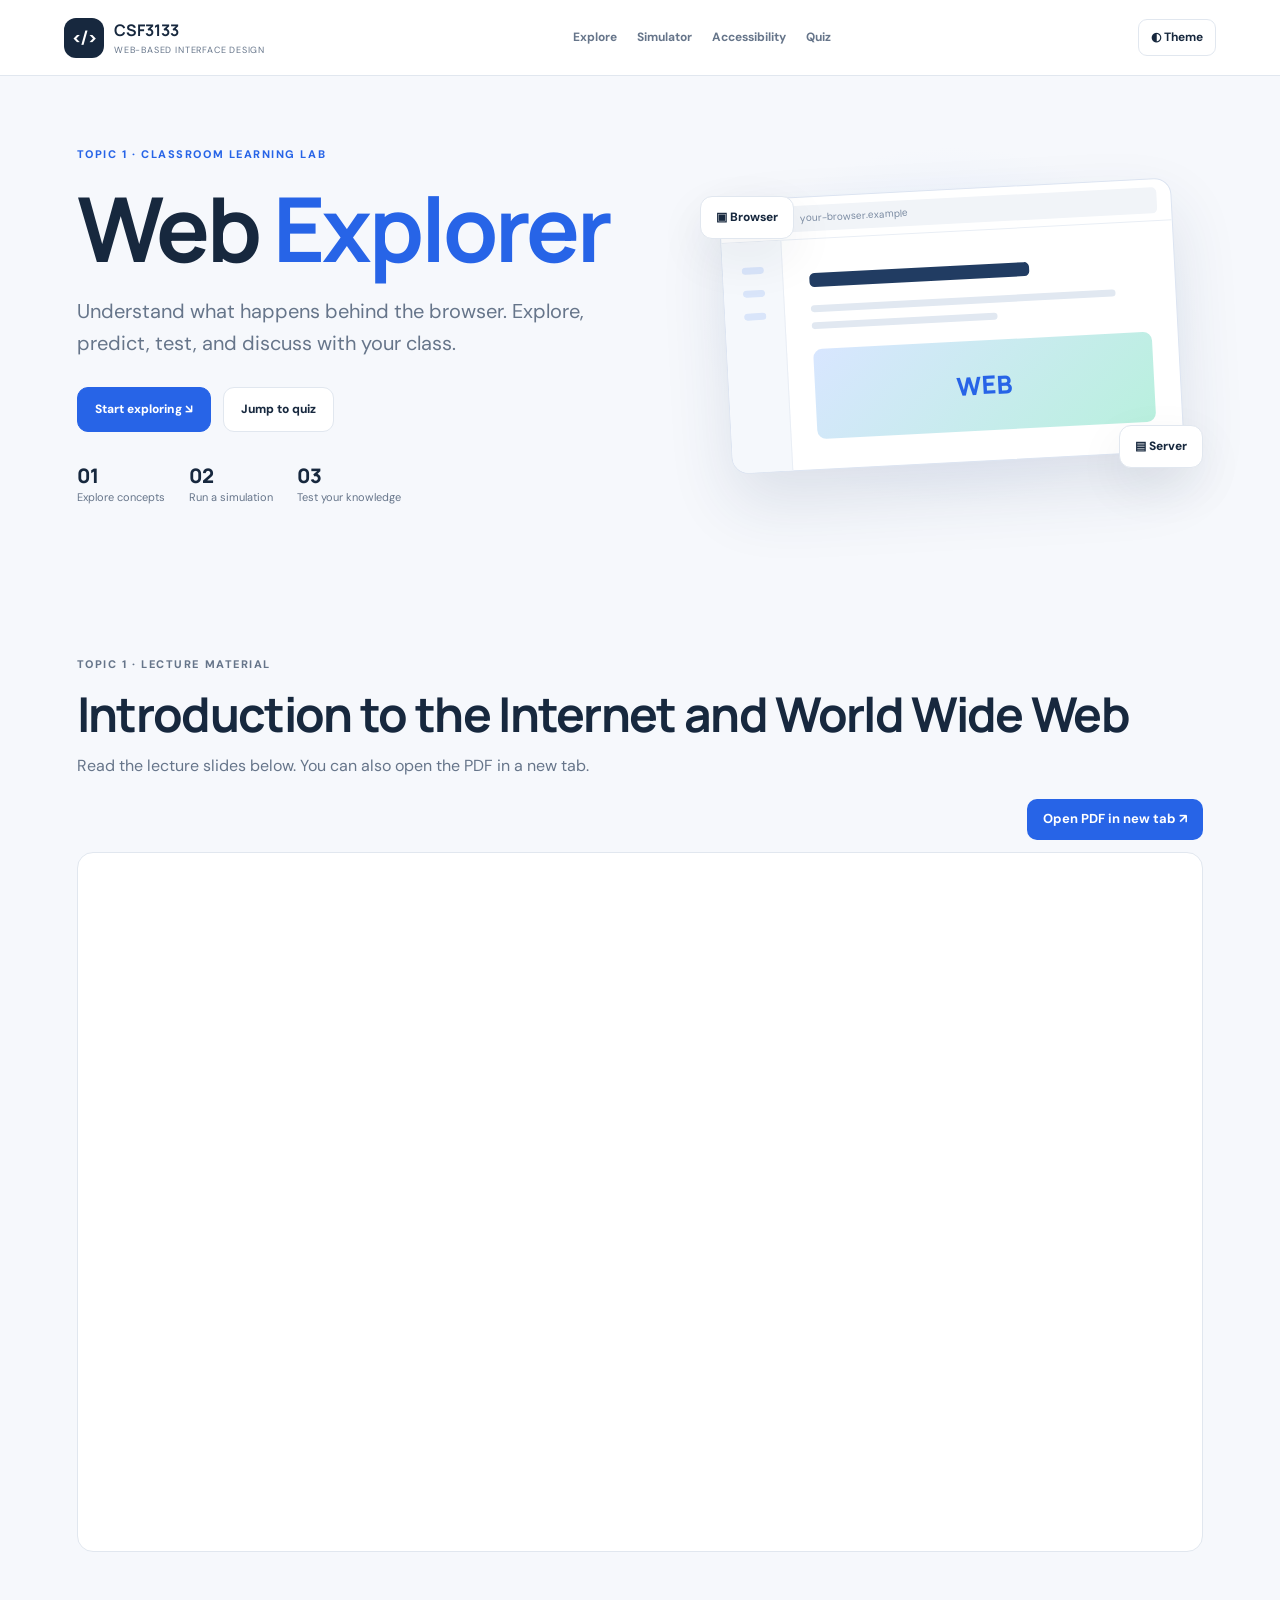
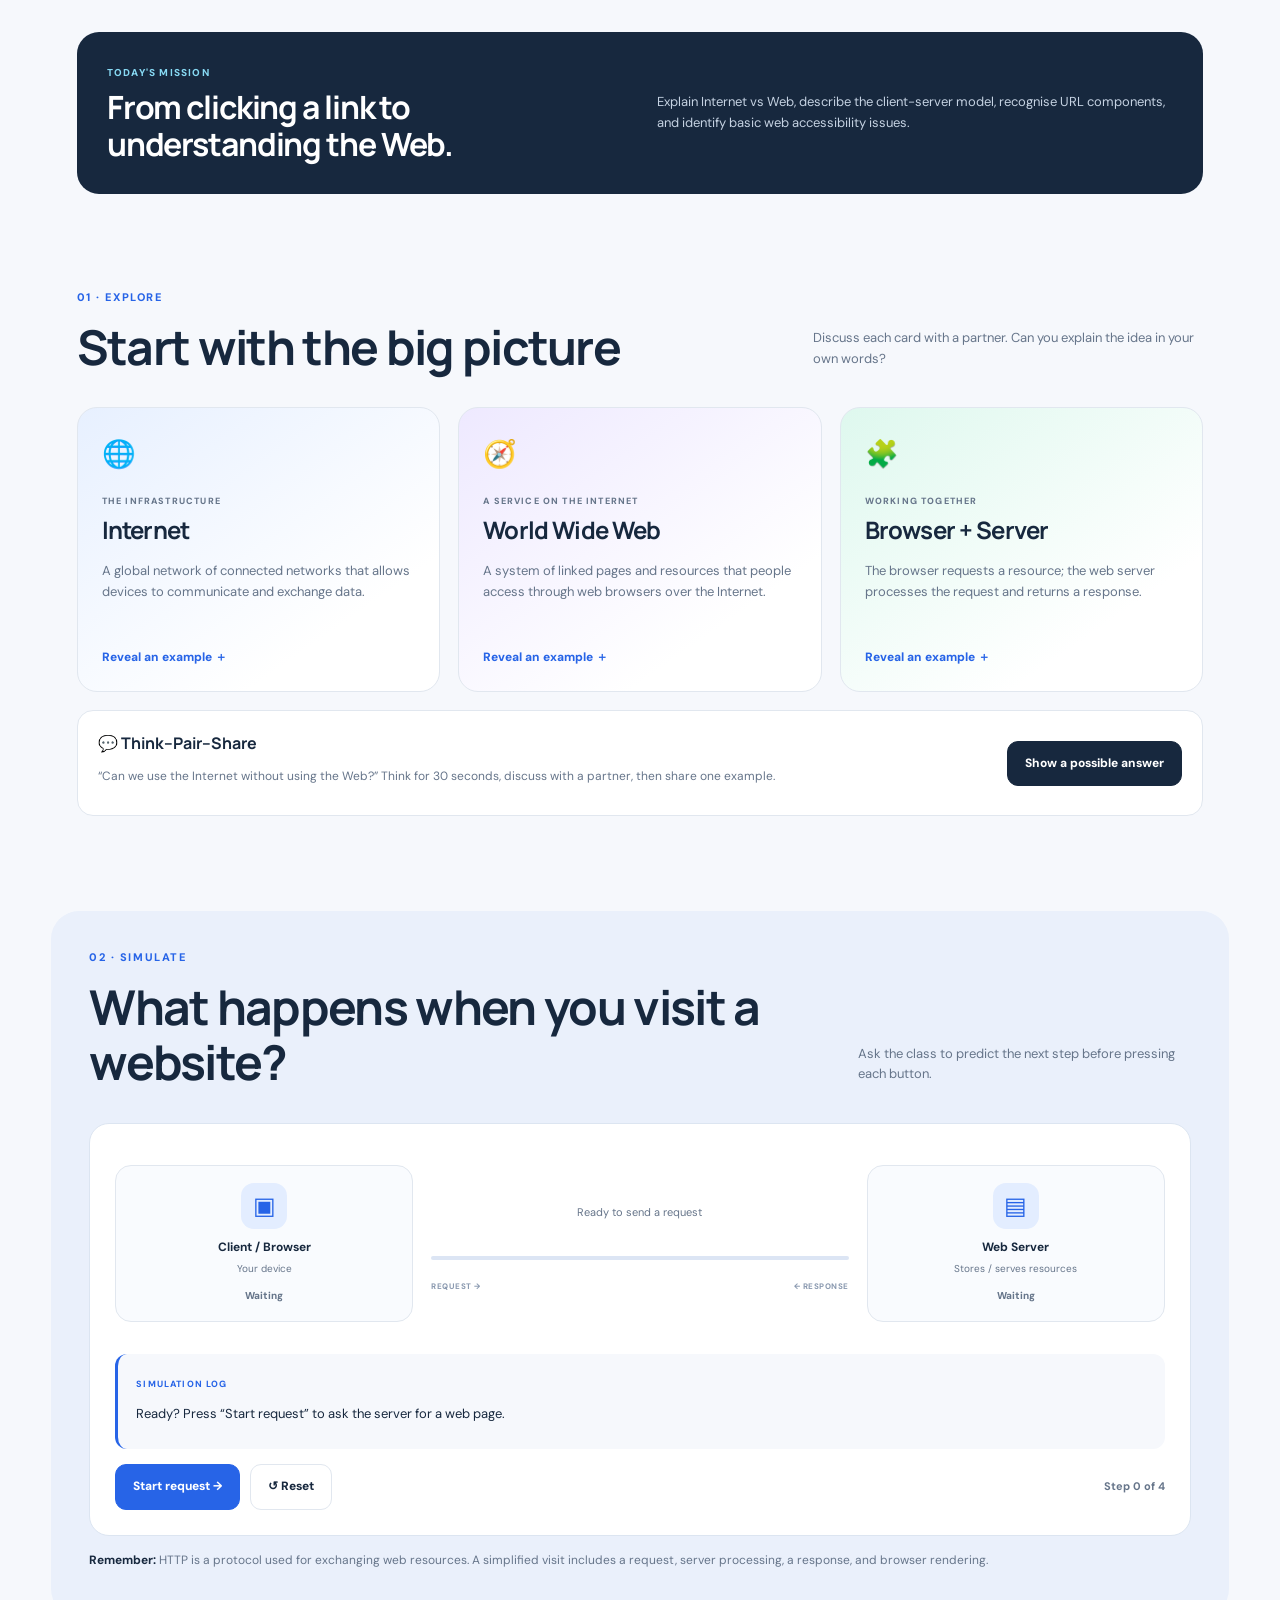
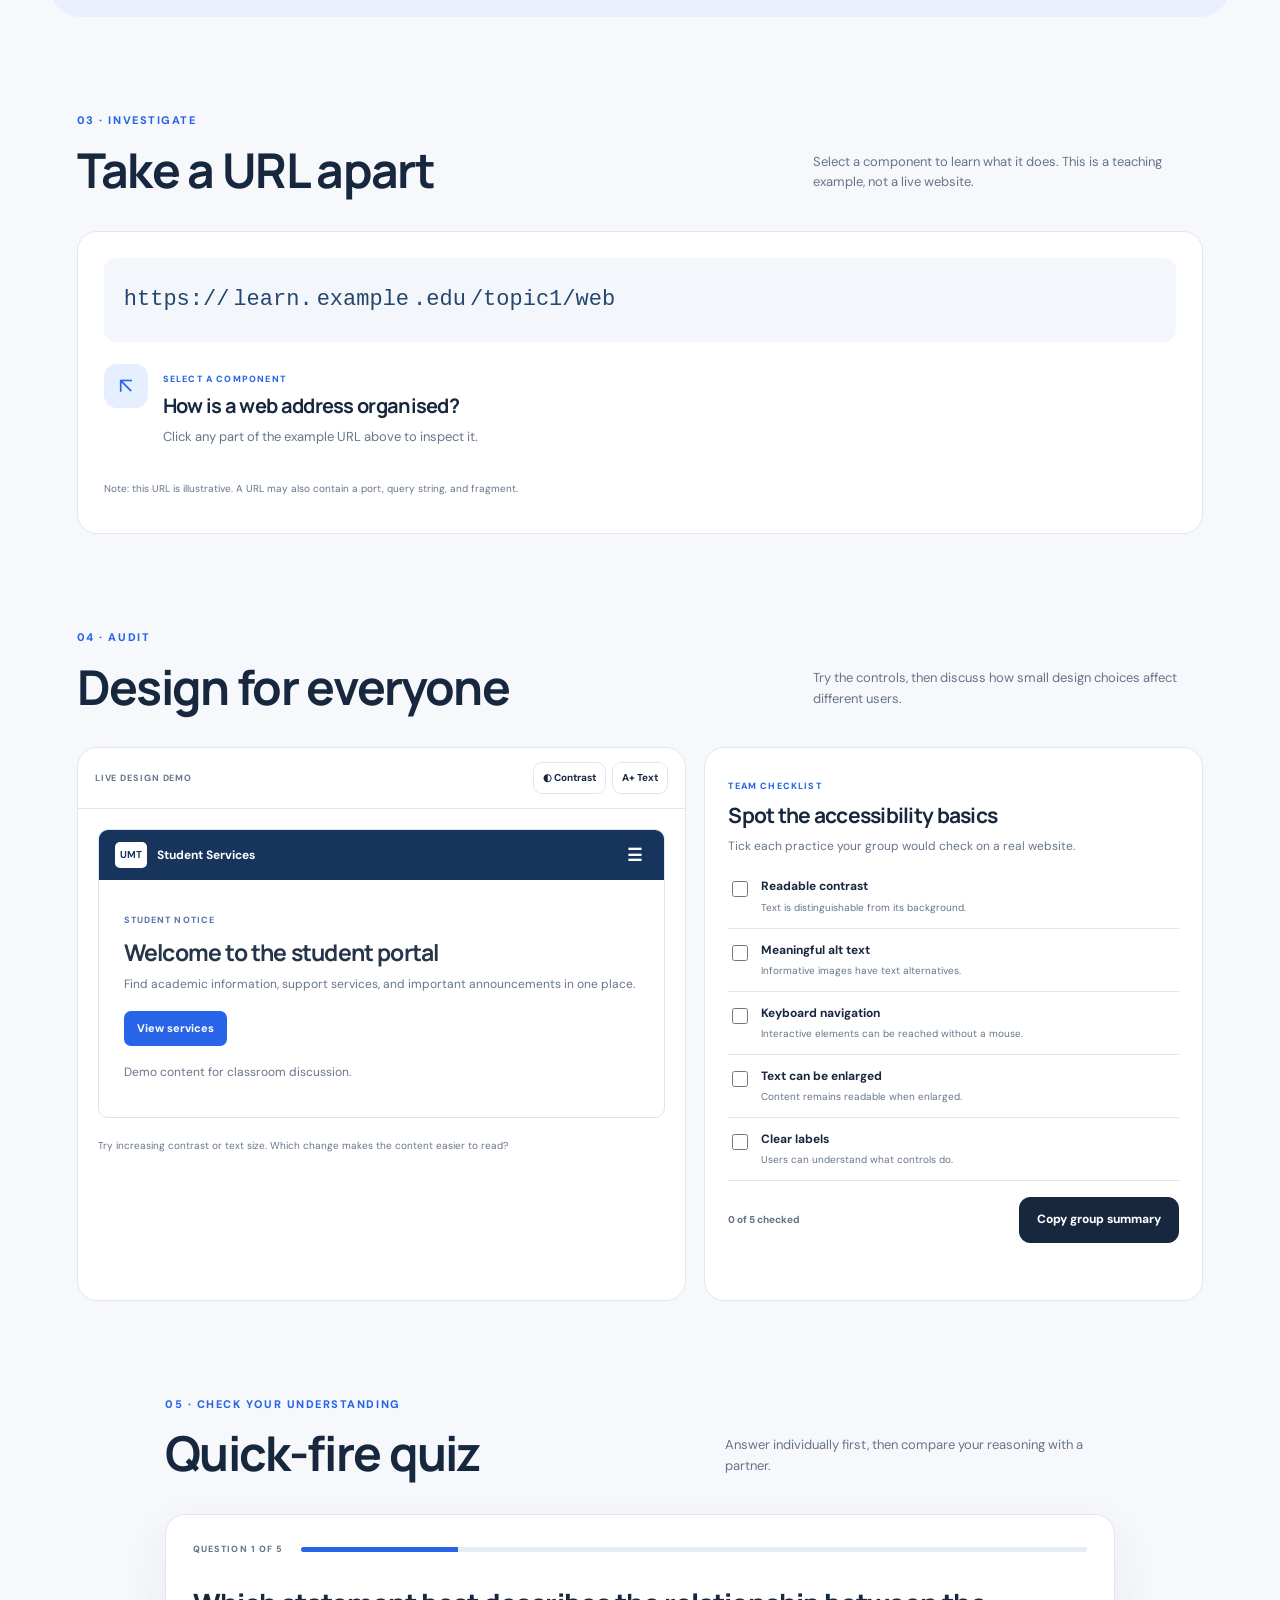
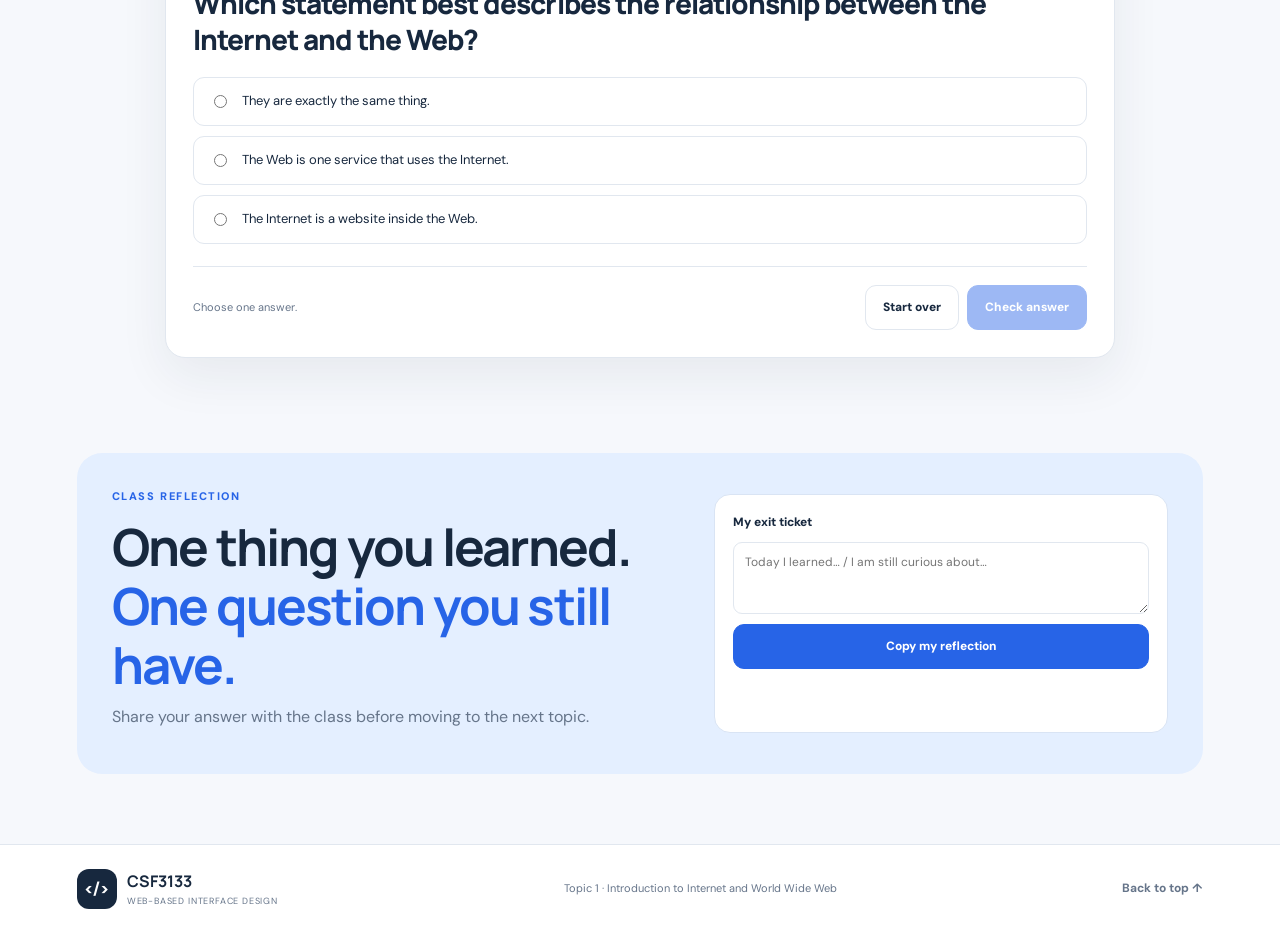
==== commit 1de642d9: "Add files via upload" ====
--- a/topic1.html
+++ b/topic1.html
@@ -13,7 +13,7 @@
 
   <div class="pdf-toolbar">
     <a
-      href="slides/topic1-introduction-www.pdf"
+      href="topic1-introduction-www.pdf"
       target="_blank"
       rel="noopener noreferrer"
       class="pdf-open-link"
@@ -23,7 +23,7 @@
   </div>
 
   <iframe
-    src="slides/topic1-introduction-www.pdf"
+    src="topic1-introduction-www.pdf"
     title="CSF3133 Topic 1 lecture slides"
     width="100%"
     height="700"
